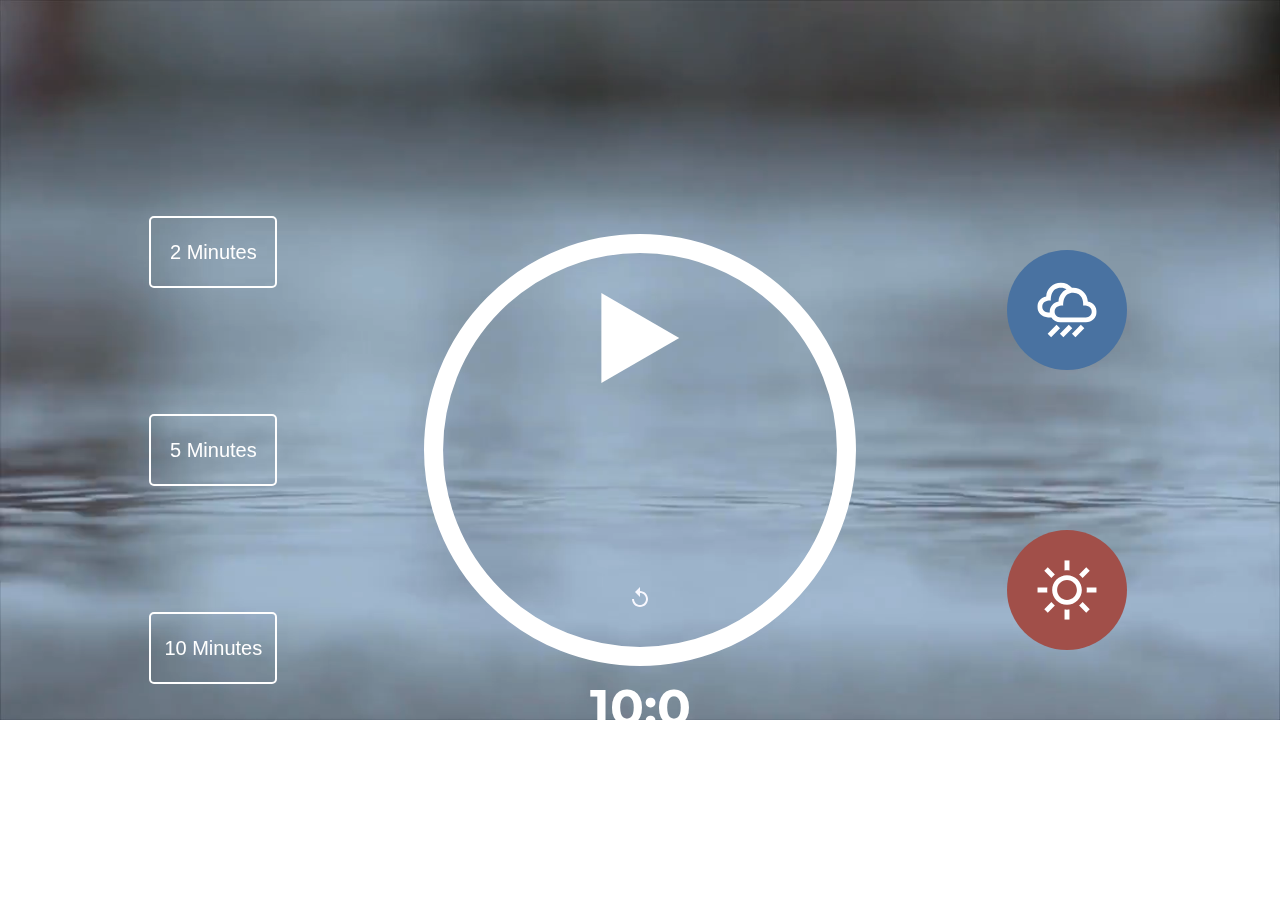
==== MEDIT/index.html @ 56ef5e81 "almost completed" ====
<!DOCTYPE html>
<html lang="en">
  <head>
    <meta charset="UTF-8" />
    <meta name="viewport" content="width=device-width, initial-scale=1.0" />
    <meta http-equiv="X-UA-Compatible" content="ie=edge" />
    <link href="https://fonts.googleapis.com/css?family=Montserrat" rel="stylesheet">
    <link rel="stylesheet" href="./style.css" />
    <title>Audio App</title>
  </head>
  <body>
    <div class="app">
      <div class="vid-container">
        <video loop >
          <source src="./video/rain.mp4"  type="video/mp4">
        </video>
        </div>
        <div class="time-select">
          <button data-time="120">2 Minutes</button>
          <button data-time="300" class="medium-mins">5 Minutes</button>
          <button data-time="600" class="long-mins">10 Minutes</button>
        </div>
        <div class="player-container">
            <audio class="song">
                <source src="./sounds/rain.mp3" />
              </audio>
              <img src="./svg/play.svg" class="play"></img>
              <svg class="track-outline" width="453" height="453" viewBox="0 0 453 453" fill="none" xmlns="http://www.w3.org/2000/svg">
                <circle cx="226.5" cy="226.5" r="216.5" stroke="white" stroke-width="20"/>
                </svg>
              <svg class="moving-outline" width="453" height="453" viewBox="0 0 453 453" fill="none" xmlns="http://www.w3.org/2000/svg">
                <circle cx="226.5" cy="226.5" r="216.5" stroke="#018EBA" stroke-width="20"/>
                </svg>
              <img src="./svg/replay.svg" class="replay"></img>
            
                <h3 class="time-display">0:00</h3>      
      </div>
      <div class="sound-picker">
        <button data-sound="./sounds/rain.mp3" data-video="./video/rain.mp4" ><img src="./svg/rain.svg" alt=""></button>
        <button data-sound="./sounds/beach.mp3" data-video="./video/beach.mp4"><img src="./svg/beach.svg" alt=""></button>
      </div>
    </div>

    <script src="app.js"></script>
  </body>
</html>
---- MEDIT/style.css ----
* {
  margin: 0;
  padding: 0;
  box-sizing: border-box;
}

.app {
  height: 100vh;
  display: flex;
  justify-content: space-evenly;
  align-items: center;
  font-family: "Montserrat", sans-serif;
}

.time-select,
.sound-picker {
  height: 80%;
  display: flex;
  justify-content: space-evenly;
  align-items: center;
  flex-direction: column;
  flex: 1;
}
.time-select button,
.sound-picker button {
  color: white;
  width: 30%;
  height: 10%;
  background: none;
  font-size: 20px;
  border-radius: 5px;
  cursor: pointer;
  border: 2px solid white;
  transition: all 0.5s ease;
}

.sound-picker button {
  border: none;
  height: 120px;
  width: 120px;
  padding: 30px;
  border-radius: 50%;
}
.sound-picker button:nth-child(1) {
  background: #4972a1;
}
.sound-picker button:nth-child(2) {
  background: #a14f49;
}
.sound-picker button img {
  height: 100%;

}

.time-select button:hover {
  background: white;
  color: black;
}

.player-container {
  position: relative;
  height: 80%;
  display: flex;
  justify-content: space-evenly;
  align-items: center;
  flex-direction: column;
  flex: 1;
}

.player-container svg {
  position: absolute;
  height: 60%;
  top: 50%;
  left: 50%;
  transform: translate(-50%,-50%) rotate(-90deg);
  pointer-events: none;
}
.player-container svg circle {
  transition: all 0.2s ease-in-out;
}
.time-display {
  color: white;
  position: absolute;
  font-size: 50px;
  bottom: 10%;
}

video {
  position: fixed;
  top: 0%;
  left: 0%;
  width: 100%;
  z-index: -10;
}
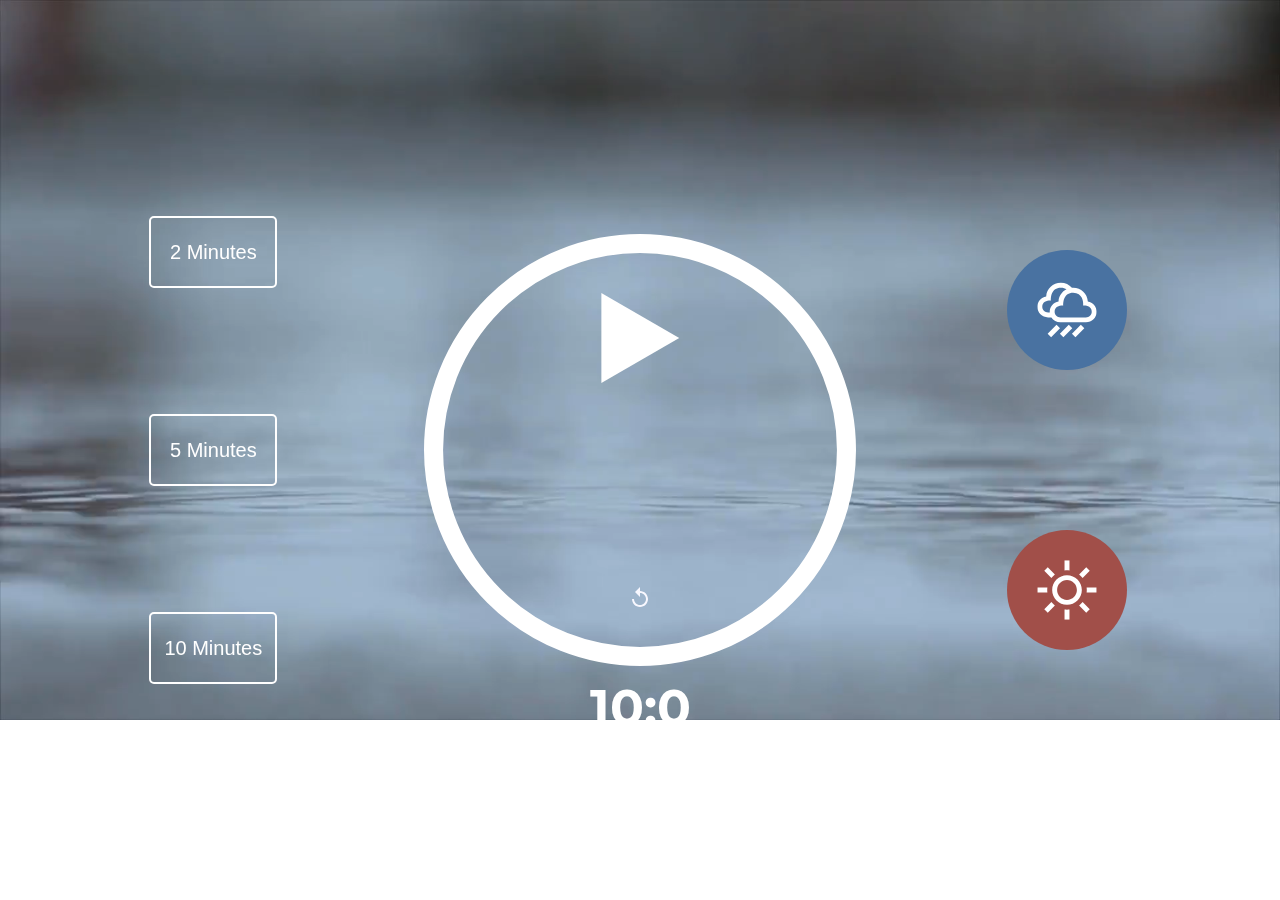
==== commit 45763a3a: "almost completed" ====
--- a/MEDIT/index.html
+++ b/MEDIT/index.html
@@ -6,7 +6,7 @@
     <meta http-equiv="X-UA-Compatible" content="ie=edge" />
     <link href="https://fonts.googleapis.com/css?family=Montserrat" rel="stylesheet">
     <link rel="stylesheet" href="./style.css" />
-    <title>Audio App</title>
+    <title>MEDIT</title>
   </head>
   <body>
     <div class="app">
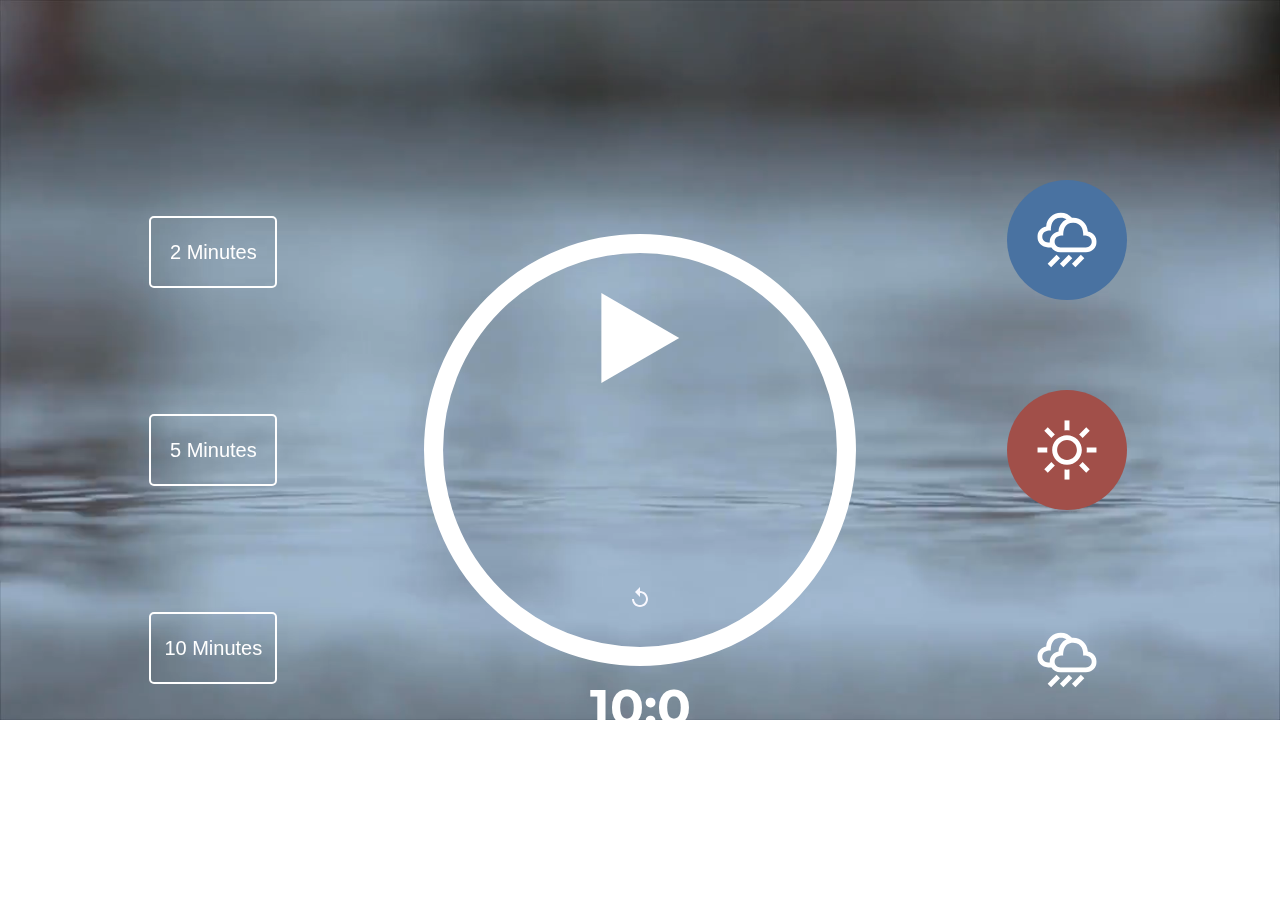
==== commit 5397c586: "added some sounds" ====
--- a/MEDIT/index.html
+++ b/MEDIT/index.html
@@ -38,6 +38,7 @@
       <div class="sound-picker">
         <button data-sound="./sounds/rain.mp3" data-video="./video/rain.mp4" ><img src="./svg/rain.svg" alt=""></button>
         <button data-sound="./sounds/beach.mp3" data-video="./video/beach.mp4"><img src="./svg/beach.svg" alt=""></button>
+        <button data-sound="./sounds/enlightenment.mp3" data-video="./video/rain.mp4"><img src="./svg/rain.svg" alt=""></button>
       </div>
     </div>
 
